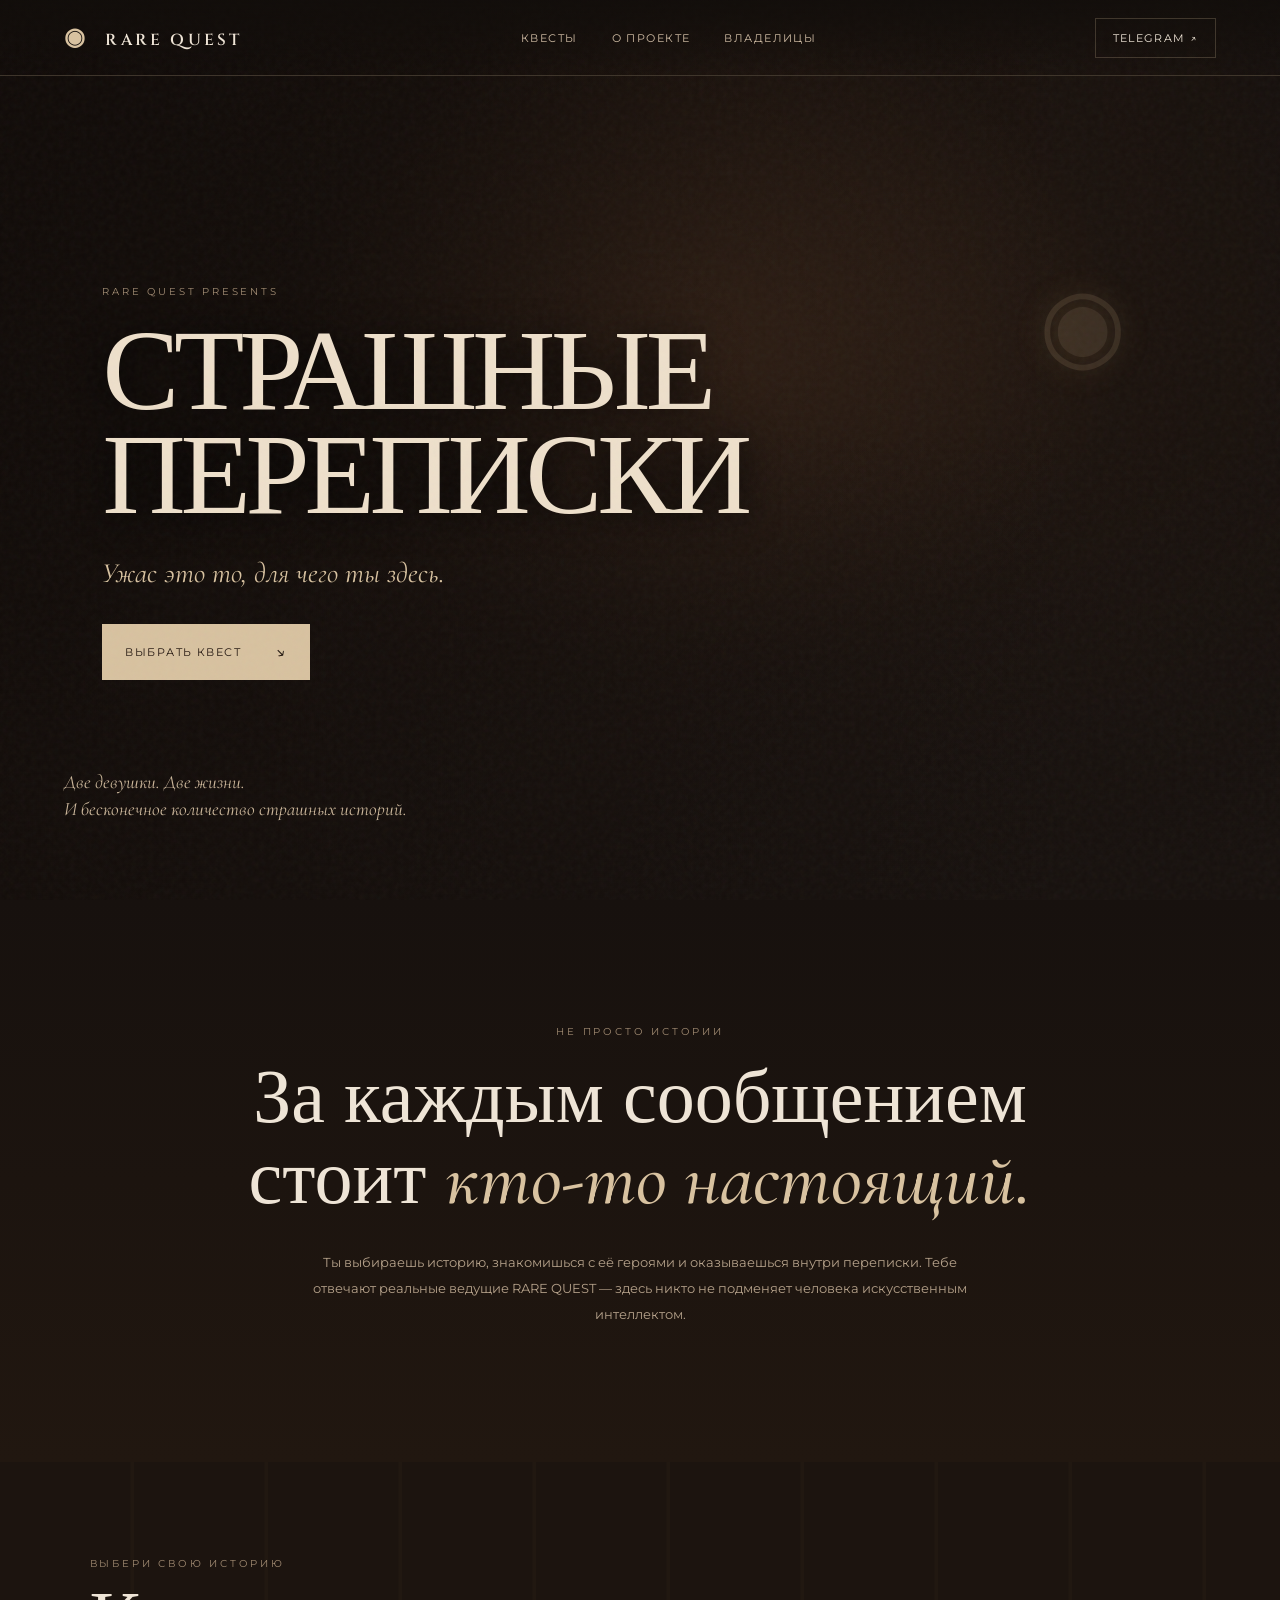
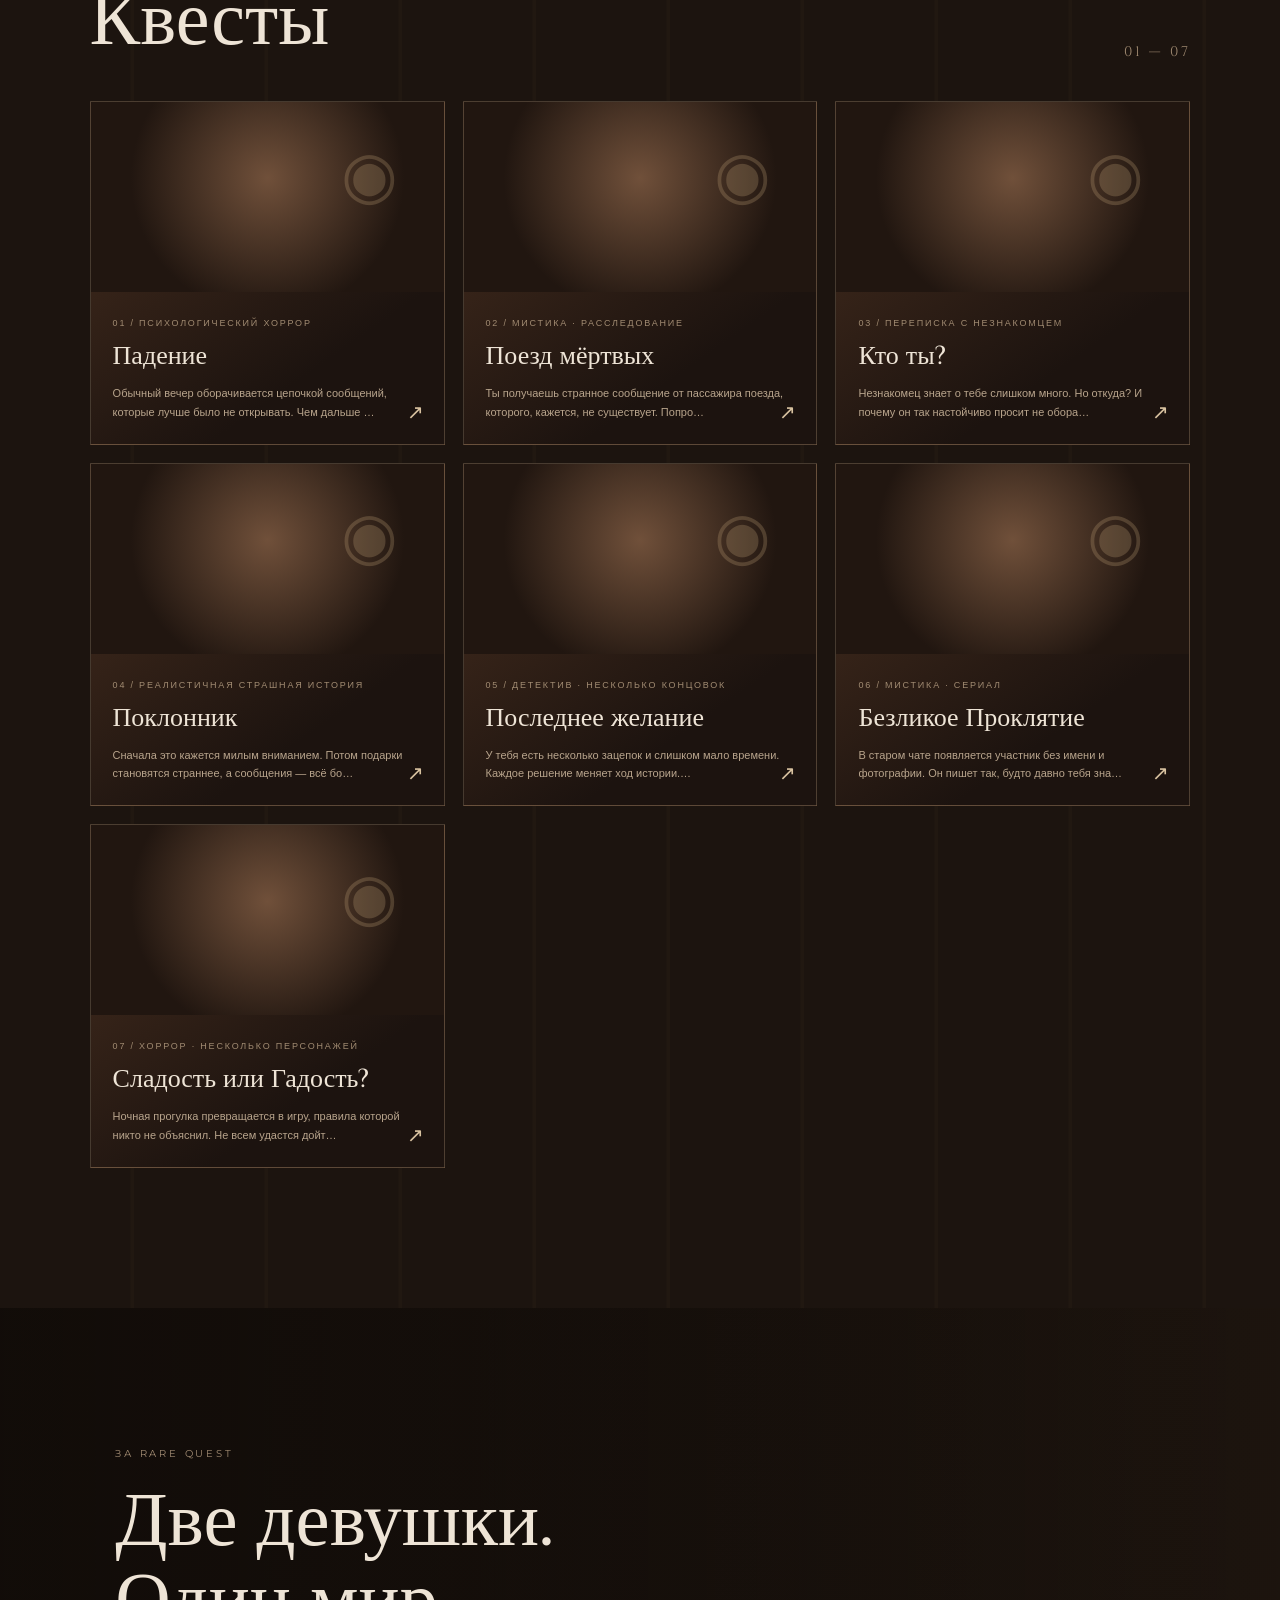
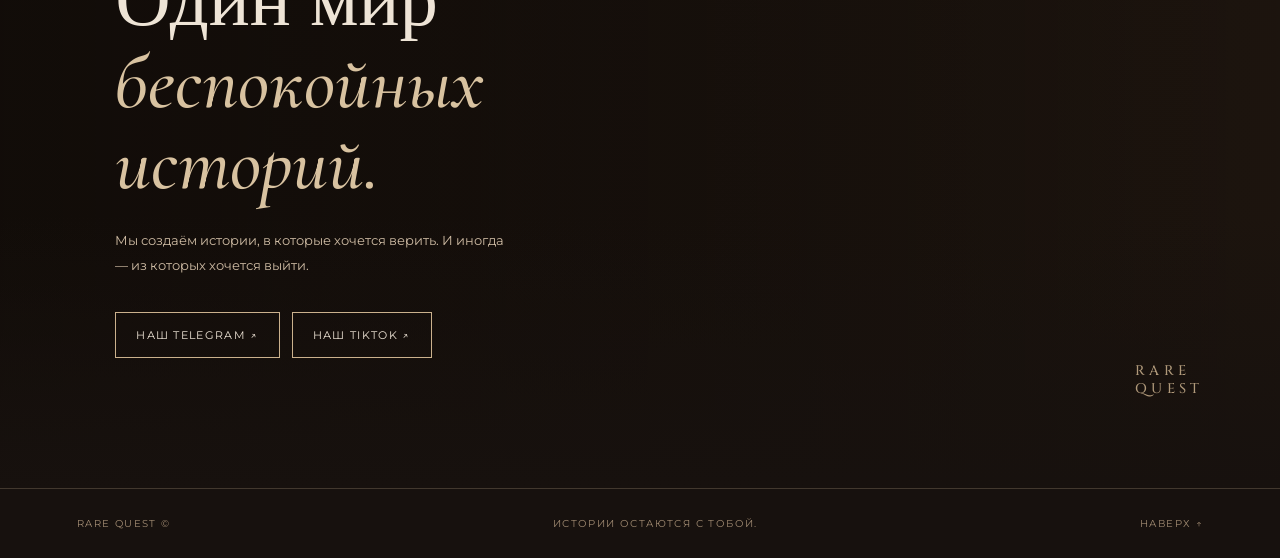
==== index.html @ 039645fb "Add files via upload" ====
<!doctype html>
<html lang="ru">
<head>
  <meta charset="utf-8">
  <meta name="viewport" content="width=device-width,initial-scale=1">
  <meta name="theme-color" content="#17110e">
  <title>RARE QUEST — Страшные переписки</title>
  <link rel="stylesheet" href="style.css">
</head>
<body>
  <div class="grain"></div>
  <header class="topbar">
    <a class="brand" href="#top"><span class="eye">◉</span> RARE QUEST</a>
    <nav><a href="#quests">Квесты</a><a href="#about">О проекте</a><a href="#owners">Владелицы</a></nav>
    <a class="tg-small" href="https://t.me/rare_quest" target="_blank" rel="noreferrer">Telegram ↗</a>
  </header>

  <main id="top">
    <section class="hero">
      <div class="hero-image" role="img" aria-label="Обложка «Страшные переписки»"></div>
      <div class="hero-fade"></div>
      <div class="hero-title">
        <p class="eyebrow">RARE QUEST PRESENTS</p>
        <h1 class="reveal">СТРАШНЫЕ<br>ПЕРЕПИСКИ</h1>
        <p class="hero-sub">Ужас это то, для чего ты здесь.</p>
        <a class="button" href="#quests">Выбрать квест <span>↘</span></a>
      </div>
      <p class="hero-whisper">Две девушки. Две жизни.<br>И бесконечное количество страшных историй.</p>
      <div class="eye-mark" aria-hidden="true">◉</div>
    </section>

    <section class="intro" id="about">
      <p class="eyebrow">НЕ ПРОСТО ИСТОРИИ</p>
      <h2>За каждым сообщением<br>стоит <em>кто-то настоящий.</em></h2>
      <p>Ты выбираешь историю, знакомишься с её героями и оказываешься внутри переписки. Тебе отвечают реальные ведущие RARE QUEST — здесь никто не подменяет человека искусственным интеллектом.</p>
    </section>

    <section class="quests-section" id="quests">
      <div class="section-heading">
        <div><p class="eyebrow">ВЫБЕРИ СВОЮ ИСТОРИЮ</p><h2>Квесты</h2></div>
        <span class="counter">01 — 07</span>
      </div>
      <div class="quest-grid" id="questGrid"></div>
    </section>

    <section class="owners" id="owners">
      <div class="owners-photo" role="img" aria-label="Фотография двух владелиц RARE QUEST"></div>
      <div class="owners-shade"></div>
      <div class="owners-content">
        <p class="eyebrow">ЗА RARE QUEST</p>
        <h2>Две девушки.<br>Один мир<br><em>беспокойных историй.</em></h2>
        <p>Мы создаём истории, в которые хочется верить. И иногда — из которых хочется выйти.</p>
        <div class="socials">
          <a href="https://t.me/rare_quest" target="_blank" rel="noreferrer">Наш Telegram ↗</a>
          <a href="https://www.tiktok.com/@rare_quest0?_r=1&_t=ZT-99wxyDLaFiQ" target="_blank" rel="noreferrer">Наш TikTok ↗</a>
        </div>
      </div>
      <span class="owners-stamp">RARE<br>QUEST</span>
    </section>
  </main>

  <footer><span>RARE QUEST ©</span><span>Истории остаются с тобой.</span><a href="#top">Наверх ↑</a></footer>

  <div class="modal" id="questModal" aria-hidden="true">
    <div class="modal-backdrop" data-close></div>
    <article class="quest-detail">
      <button class="close" aria-label="Закрыть" data-close>×</button>
      <div class="detail-cover" id="detailCover"></div>
      <div class="detail-body">
        <p class="eyebrow" id="detailGenre"></p>
        <h2 id="detailTitle"></h2>
        <p id="detailDescription"></p>
        <div class="detail-meta" id="detailMeta"></div>
        <button class="button start-button" id="startQuest">Начать квест <span>↗</span></button>
        <p class="detail-note">После старта с тобой свяжется живой ведущий. Сейчас это демонстрационный макет: подключение чата и регистрации будет следующим этапом.</p>
      </div>
    </article>
  </div>
  <script src="app.js"></script>
</body>
</html>
---- style.css ----
@import url('https://fonts.googleapis.com/css2?family=Cinzel:wght@400;500;600;700&family=Cormorant+Garamond:wght@400;500;600;700&family=Montserrat:wght@300;400;500;600&display=swap');
:root{--bg:#17110e;--panel:#211813;--cream:#d8c2a0;--muted:#a18b72;--line:rgba(216,194,160,.22);--white:#eee4d6}
*{box-sizing:border-box}html{scroll-behavior:smooth}body{margin:0;background:var(--bg);color:var(--white);font-family:Montserrat,Arial,sans-serif;overflow-x:hidden}
body:before{content:"";position:fixed;inset:0;pointer-events:none;z-index:5;opacity:.12;background-image:url("data:image/svg+xml,%3Csvg viewBox='0 0 180 180' xmlns='http://www.w3.org/2000/svg'%3E%3Cfilter id='n'%3E%3CfeTurbulence type='fractalNoise' baseFrequency='.9' numOctaves='3' stitchTiles='stitch'/%3E%3C/filter%3E%3Crect width='100%25' height='100%25' filter='url(%23n)' opacity='.32'/%3E%3C/svg%3E")}
a{color:inherit;text-decoration:none}.topbar{height:76px;display:flex;align-items:center;justify-content:space-between;padding:0 5vw;border-bottom:1px solid var(--line);position:absolute;z-index:8;top:0;left:0;right:0;background:linear-gradient(#120e0bd9,transparent)}
.brand{font:600 16px Cinzel,serif;letter-spacing:.2em}.eye{font-size:24px;margin-right:10px;color:var(--cream)}nav{display:flex;gap:34px;font-size:11px;letter-spacing:.13em;text-transform:uppercase;color:#d0bda5}nav a:hover,.socials a:hover{color:white}.tg-small{font-size:11px;letter-spacing:.12em;text-transform:uppercase;border:1px solid var(--line);padding:12px 17px}
.hero{min-height:790px;height:100vh;max-height:1000px;position:relative;display:flex;align-items:center;padding:120px 8vw 100px;isolation:isolate;overflow:hidden;background:radial-gradient(ellipse at 55% 38%,#493020 0,#211711 42%,#17110e 78%)}
.hero-image{position:absolute;inset:0 0 4%;z-index:-2;background-image:linear-gradient(90deg,rgba(13,9,7,.42),rgba(13,9,7,.12)),url('assets/hero-cover.png');background-position:center 42%;background-size:cover;filter:sepia(.5) brightness(.55) contrast(1.1);mask-image:linear-gradient(to bottom,#000 0%,#000 52%,transparent 100%);-webkit-mask-image:linear-gradient(to bottom,#000 0%,#000 52%,transparent 100%)}
.hero-fade{position:absolute;inset:0;z-index:-1;background:linear-gradient(90deg,rgba(18,12,9,.78),transparent 85%),linear-gradient(to bottom,transparent 48%,var(--bg) 100%)}
.hero-title{max-width:760px;margin-top:35px}.eyebrow{font-size:10px;letter-spacing:.28em;color:var(--muted);text-transform:uppercase}.hero h1{font:500 clamp(58px,9vw,128px)/.9 Cinzel,serif;letter-spacing:-.045em;margin:25px 0;color:#eee0cb;text-shadow:0 4px 35px #000;animation:appear 2.2s both}.hero-sub{font:italic 28px 'Cormorant Garamond',serif;color:var(--cream);margin:26px 0 34px}.button{display:inline-flex;align-items:center;gap:34px;background:var(--cream);color:#21150e;padding:17px 23px;font-size:11px;letter-spacing:.13em;text-transform:uppercase;border:0;cursor:pointer;transition:.3s}.button:hover{background:#f0dfc4;transform:translateY(-3px)}.button span{font-size:18px}.hero-whisper{position:absolute;bottom:58px;left:5vw;font:italic 19px/1.45 'Cormorant Garamond',serif;color:#cbb69a}.eye-mark{position:absolute;right:12%;top:29%;font-size:100px;color:#c5a67c;opacity:.18;text-shadow:0 0 35px #b28b5a}
.intro{padding:115px 12vw 135px;text-align:center;background:linear-gradient(var(--bg),#211710)}.intro h2,.section-heading h2,.owners h2{font:500 clamp(38px,6vw,76px)/1.05 Cinzel,serif;margin:22px 0}.intro h2 em,.owners h2 em{color:var(--cream);font-family:'Cormorant Garamond',serif}.intro>p:last-child{max-width:660px;margin:28px auto 0;color:#b6a28b;line-height:2;font-size:13px}
.quests-section{padding:85px 7vw 140px;background:repeating-linear-gradient(90deg,#1c140f 0,#1c140f 130px,#211811 131px,#211811 134px)}.section-heading{display:flex;justify-content:space-between;align-items:end;margin-bottom:40px}.section-heading h2{margin:12px 0 0}.counter{font:14px Cinzel;color:var(--muted);letter-spacing:.2em}.quest-grid{display:grid;grid-template-columns:repeat(3,1fr);gap:18px}.quest-card{position:relative;min-height:330px;padding:0;border:1px solid var(--line);background:linear-gradient(145deg,#4a3020,#1c130f 72%);overflow:hidden;cursor:pointer;text-align:left;color:var(--white);transition:.35s}.quest-card:hover{transform:translateY(-7px);border-color:#b99a70}.quest-art{height:190px;background:radial-gradient(circle at 50% 40%,#70503a,#211610 65%);position:relative;overflow:hidden}.quest-art:after{content:"◉";position:absolute;right:13%;top:18%;font-size:65px;color:#c9aa7e;opacity:.25}.quest-info{padding:22px}.quest-info small{color:var(--muted);font-size:9px;letter-spacing:.2em;text-transform:uppercase}.quest-info h3{font:500 26px Cinzel,serif;margin:10px 0}.quest-info p{font-size:11px;color:#b8a48c;line-height:1.7;margin:0}.card-arrow{position:absolute;right:20px;bottom:20px;color:var(--cream);font-size:20px}
.owners{min-height:780px;position:relative;display:flex;align-items:center;padding:100px 9vw;overflow:hidden;background:#211710}.owners-photo{position:absolute;inset:0;background-image:linear-gradient(90deg,rgba(18,12,8,.82),rgba(18,12,8,.22)),url('assets/owners.jpg');background-size:cover;background-position:center 35%;filter:sepia(.55) brightness(.62);}.owners-shade{position:absolute;inset:0;background:linear-gradient(to top,var(--bg),transparent 35%),linear-gradient(to right,rgba(20,13,9,.55),transparent)}.owners-content{position:relative;max-width:600px}.owners h2{font-size:clamp(42px,6vw,78px)}.owners-content>p:not(.eyebrow){max-width:390px;color:#d0bda5;line-height:1.9;font-size:13px}.socials{display:flex;gap:12px;flex-wrap:wrap;margin-top:35px}.socials a{border:1px solid #cbb18d;padding:15px 20px;font-size:11px;letter-spacing:.12em;text-transform:uppercase}.owners-stamp{position:absolute;right:6vw;bottom:7vw;font:500 14px/1.3 Cinzel;letter-spacing:.3em;color:#e3c79f;opacity:.75}
footer{padding:28px 6vw;display:flex;justify-content:space-between;color:var(--muted);font-size:10px;letter-spacing:.14em;text-transform:uppercase;border-top:1px solid var(--line)}
.modal{display:none;position:fixed;inset:0;z-index:20;overflow:auto}.modal.open{display:block}.modal-backdrop{position:fixed;inset:0;background:#080605df;backdrop-filter:blur(8px)}.quest-detail{position:relative;margin:5vh auto;width:min(850px,92vw);background:#211710;border:1px solid var(--line);box-shadow:0 20px 100px #000}.close{position:absolute;right:18px;top:15px;z-index:2;background:#170f0b;color:white;border:1px solid var(--line);font-size:27px;width:42px;height:42px;cursor:pointer}.detail-cover{height:330px;background:radial-gradient(circle at center,#76533a,#1b120d);mask-image:linear-gradient(#000 65%,transparent)}.detail-body{padding:0 8% 55px;margin-top:-30px;position:relative}.detail-body h2{font:500 clamp(35px,6vw,60px) Cinzel;margin:12px 0}.detail-body>p:not(.eyebrow){color:#c3ad93;line-height:1.9;font-size:13px;max-width:650px}.detail-meta{display:flex;gap:20px;flex-wrap:wrap;color:var(--muted);font-size:10px;letter-spacing:.1em;text-transform:uppercase;margin:25px 0}.detail-note{font-size:10px!important;color:#8e7963!important}.start-button{margin-top:12px}
@keyframes appear{from{opacity:0;letter-spacing:.18em;filter:blur(12px);transform:translateY(18px)}to{opacity:1;letter-spacing:-.045em;filter:blur(0);transform:none}}
@media(max-width:700px){.topbar{height:64px;padding:0 5vw}.brand{font-size:12px}nav{gap:13px;font-size:8px}.tg-small{display:none}.hero{min-height:700px;padding:110px 7vw 90px}.hero h1{font-size:clamp(48px,13vw,78px)}.hero-sub{font-size:23px}.hero-whisper{font-size:16px;bottom:35px}.intro{padding:85px 8vw}.quests-section{padding:75px 6vw}.quest-grid{grid-template-columns:1fr 1fr;gap:10px}.quest-card{min-height:290px}.quest-art{height:150px}.quest-info{padding:15px}.quest-info h3{font-size:19px}.quest-info p{font-size:10px}.owners{min-height:720px;padding:80px 8vw}.owners-photo{background-position:55% center}.owners-stamp{display:none}footer{gap:12px;flex-wrap:wrap;font-size:8px}.detail-cover{height:240px}}
@media(max-width:390px){nav a:nth-child(2){display:none}.quest-grid{grid-template-columns:1fr}}
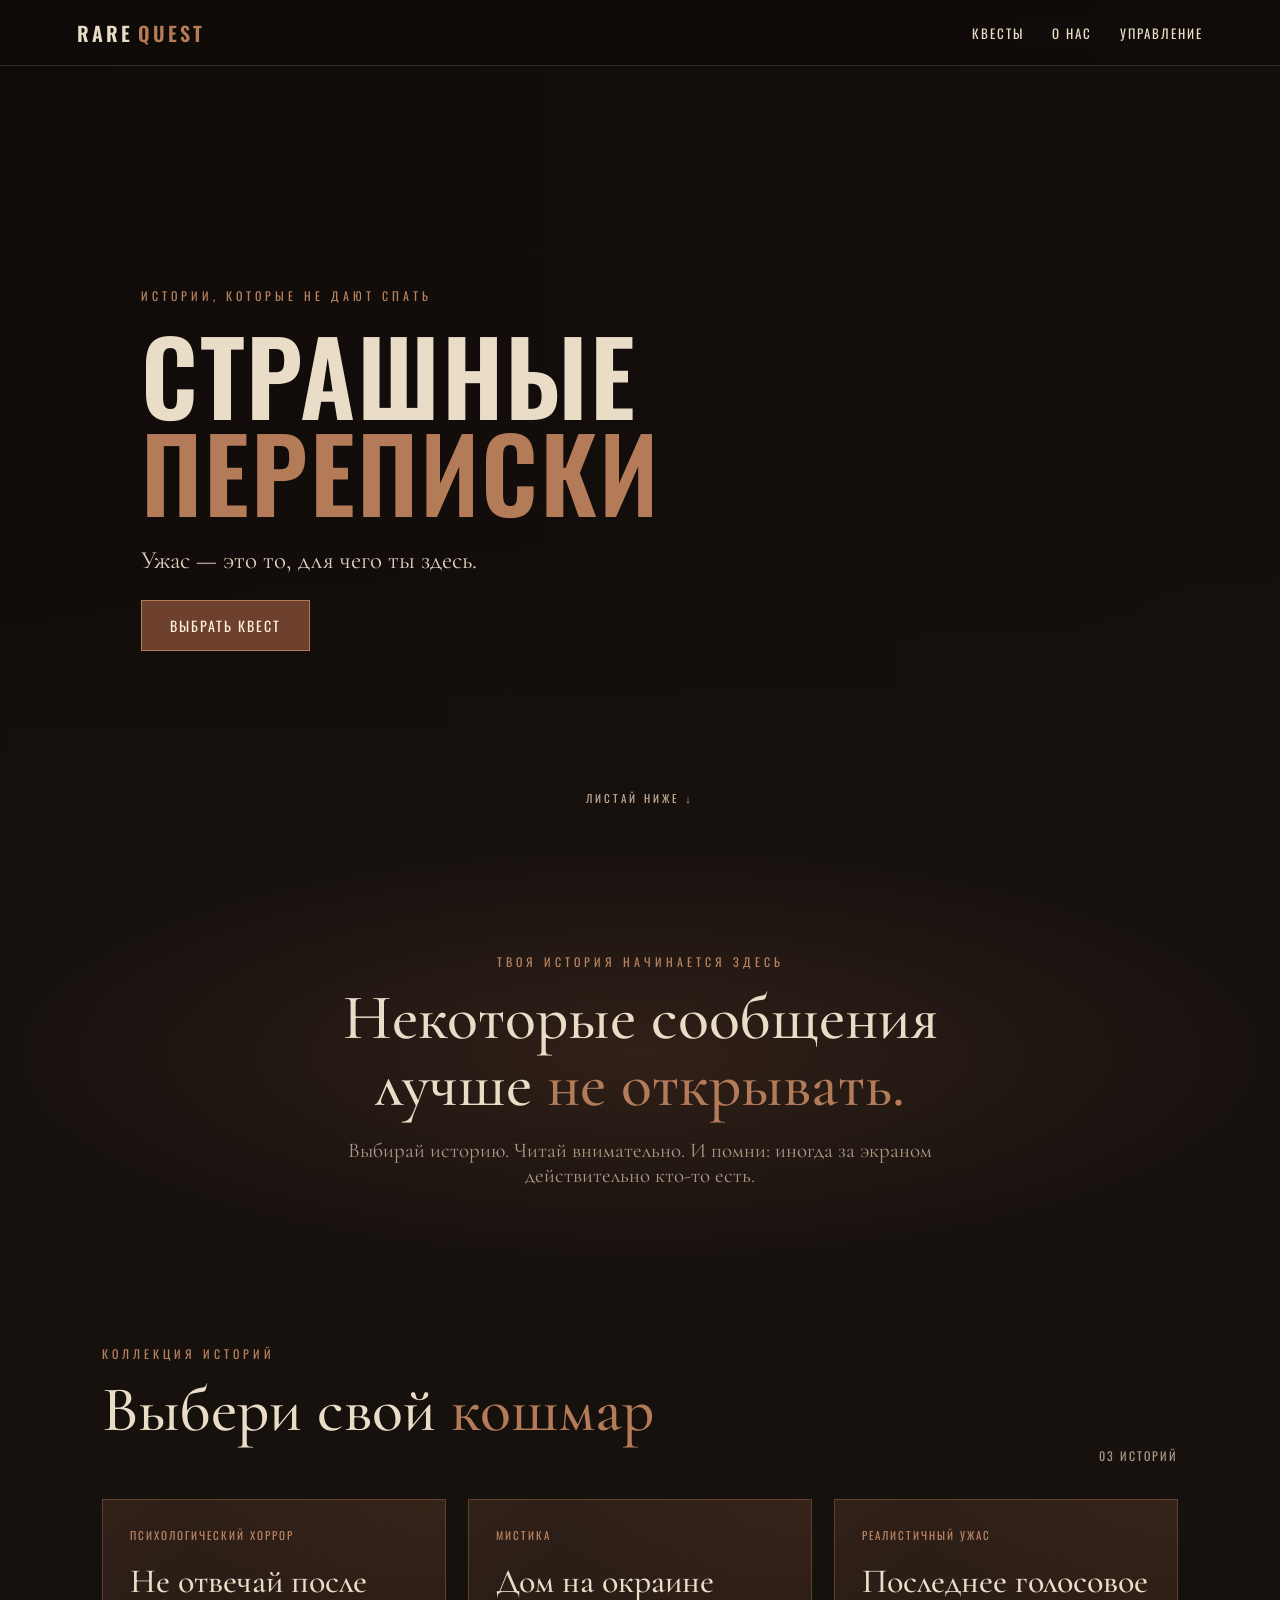
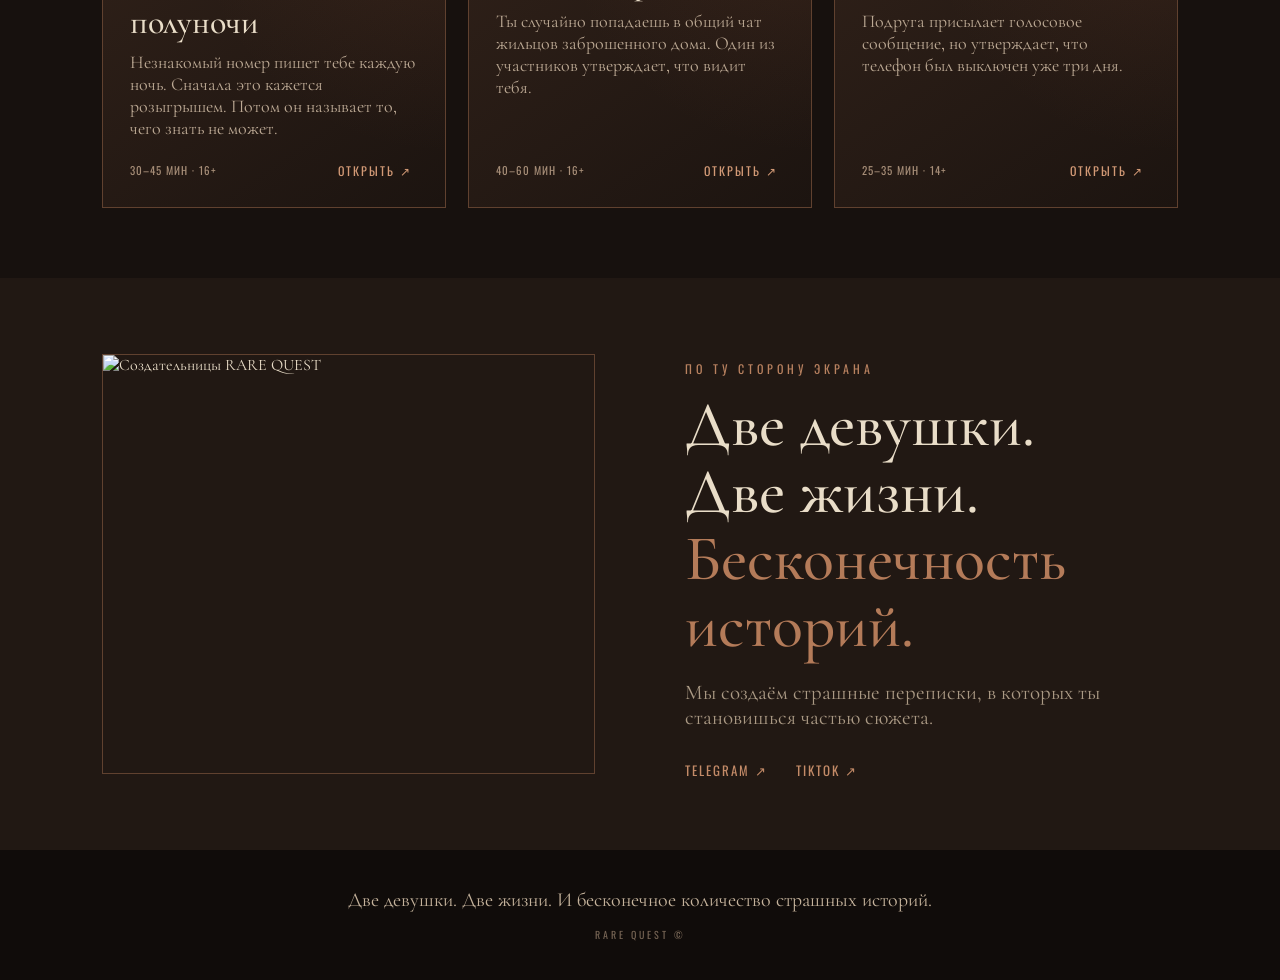
==== commit 52c66597: "Add files via upload" ====
--- a/index.html
+++ b/index.html
@@ -1,81 +1,18 @@
 <!doctype html>
 <html lang="ru">
 <head>
-  <meta charset="utf-8">
-  <meta name="viewport" content="width=device-width,initial-scale=1">
-  <meta name="theme-color" content="#17110e">
-  <title>RARE QUEST — Страшные переписки</title>
-  <link rel="stylesheet" href="style.css">
+<meta charset="utf-8"><meta name="viewport" content="width=device-width,initial-scale=1">
+<meta name="theme-color" content="#17110e"><title>RARE QUEST — Страшные переписки</title>
+<link rel="stylesheet" href="style.css">
 </head>
 <body>
-  <div class="grain"></div>
-  <header class="topbar">
-    <a class="brand" href="#top"><span class="eye">◉</span> RARE QUEST</a>
-    <nav><a href="#quests">Квесты</a><a href="#about">О проекте</a><a href="#owners">Владелицы</a></nav>
-    <a class="tg-small" href="https://t.me/rare_quest" target="_blank" rel="noreferrer">Telegram ↗</a>
-  </header>
-
-  <main id="top">
-    <section class="hero">
-      <div class="hero-image" role="img" aria-label="Обложка «Страшные переписки»"></div>
-      <div class="hero-fade"></div>
-      <div class="hero-title">
-        <p class="eyebrow">RARE QUEST PRESENTS</p>
-        <h1 class="reveal">СТРАШНЫЕ<br>ПЕРЕПИСКИ</h1>
-        <p class="hero-sub">Ужас это то, для чего ты здесь.</p>
-        <a class="button" href="#quests">Выбрать квест <span>↘</span></a>
-      </div>
-      <p class="hero-whisper">Две девушки. Две жизни.<br>И бесконечное количество страшных историй.</p>
-      <div class="eye-mark" aria-hidden="true">◉</div>
-    </section>
-
-    <section class="intro" id="about">
-      <p class="eyebrow">НЕ ПРОСТО ИСТОРИИ</p>
-      <h2>За каждым сообщением<br>стоит <em>кто-то настоящий.</em></h2>
-      <p>Ты выбираешь историю, знакомишься с её героями и оказываешься внутри переписки. Тебе отвечают реальные ведущие RARE QUEST — здесь никто не подменяет человека искусственным интеллектом.</p>
-    </section>
-
-    <section class="quests-section" id="quests">
-      <div class="section-heading">
-        <div><p class="eyebrow">ВЫБЕРИ СВОЮ ИСТОРИЮ</p><h2>Квесты</h2></div>
-        <span class="counter">01 — 07</span>
-      </div>
-      <div class="quest-grid" id="questGrid"></div>
-    </section>
-
-    <section class="owners" id="owners">
-      <div class="owners-photo" role="img" aria-label="Фотография двух владелиц RARE QUEST"></div>
-      <div class="owners-shade"></div>
-      <div class="owners-content">
-        <p class="eyebrow">ЗА RARE QUEST</p>
-        <h2>Две девушки.<br>Один мир<br><em>беспокойных историй.</em></h2>
-        <p>Мы создаём истории, в которые хочется верить. И иногда — из которых хочется выйти.</p>
-        <div class="socials">
-          <a href="https://t.me/rare_quest" target="_blank" rel="noreferrer">Наш Telegram ↗</a>
-          <a href="https://www.tiktok.com/@rare_quest0?_r=1&_t=ZT-99wxyDLaFiQ" target="_blank" rel="noreferrer">Наш TikTok ↗</a>
-        </div>
-      </div>
-      <span class="owners-stamp">RARE<br>QUEST</span>
-    </section>
-  </main>
-
-  <footer><span>RARE QUEST ©</span><span>Истории остаются с тобой.</span><a href="#top">Наверх ↑</a></footer>
-
-  <div class="modal" id="questModal" aria-hidden="true">
-    <div class="modal-backdrop" data-close></div>
-    <article class="quest-detail">
-      <button class="close" aria-label="Закрыть" data-close>×</button>
-      <div class="detail-cover" id="detailCover"></div>
-      <div class="detail-body">
-        <p class="eyebrow" id="detailGenre"></p>
-        <h2 id="detailTitle"></h2>
-        <p id="detailDescription"></p>
-        <div class="detail-meta" id="detailMeta"></div>
-        <button class="button start-button" id="startQuest">Начать квест <span>↗</span></button>
-        <p class="detail-note">После старта с тобой свяжется живой ведущий. Сейчас это демонстрационный макет: подключение чата и регистрации будет следующим этапом.</p>
-      </div>
-    </article>
-  </div>
-  <script src="app.js"></script>
-</body>
-</html>+<header class="topbar"><a class="brand" href="#top">RARE<span>QUEST</span></a><nav><a href="#quests">Квесты</a><a href="#about">О нас</a><a href="admin.html">Управление</a></nav></header>
+<main>
+<section class="hero" id="top"><div class="hero-shade"></div><div class="hero-copy"><p class="eyebrow">ИСТОРИИ, КОТОРЫЕ НЕ ДАЮТ СПАТЬ</p><h1>СТРАШНЫЕ<br><em>ПЕРЕПИСКИ</em></h1><p>Ужас — это то, для чего ты здесь.</p><a class="button" href="#quests">Выбрать квест</a></div><div class="scrollhint">ЛИСТАЙ НИЖЕ ↓</div></section>
+<section class="intro"><p class="eyebrow">ТВОЯ ИСТОРИЯ НАЧИНАЕТСЯ ЗДЕСЬ</p><h2>Некоторые сообщения<br>лучше <em>не открывать.</em></h2><p>Выбирай историю. Читай внимательно. И помни: иногда за экраном действительно кто-то есть.</p></section>
+<section class="quests section" id="quests"><div class="section-head"><div><p class="eyebrow">КОЛЛЕКЦИЯ ИСТОРИЙ</p><h2>Выбери свой <em>кошмар</em></h2></div><span class="counter" id="questCount">03 ИСТОРИИ</span></div><div class="quest-grid" id="questGrid"></div></section>
+<section class="about section" id="about"><div class="about-photo"><img src="assets/owners.png" alt="Создательницы RARE QUEST"></div><div class="about-copy"><p class="eyebrow">ПО ТУ СТОРОНУ ЭКРАНА</p><h2>Две девушки.<br>Две жизни.<br><em>Бесконечность историй.</em></h2><p>Мы создаём страшные переписки, в которых ты становишься частью сюжета.</p><div class="socials"><a href="https://t.me/rare_quest" target="_blank" rel="noreferrer">TELEGRAM ↗</a><a href="https://www.tiktok.com/@rare_quest0?_r=1&_t=ZT-99wxyDLaFiQ" target="_blank" rel="noreferrer">TIKTOK ↗</a></div></div></section>
+</main><footer>Две девушки. Две жизни. И бесконечное количество страшных историй.<small>RARE QUEST ©</small></footer>
+<div class="modal" id="questModal" aria-hidden="true"><div class="modal-panel"><button class="close" id="closeModal">✕</button><p class="eyebrow" id="modalGenre"></p><h2 id="modalTitle"></h2><p id="modalDesc"></p><div class="meta" id="modalMeta"></div><button class="button" id="startQuest">Начать квест</button><p class="fineprint">Демо-режим: интерактивная переписка и регистрация пока не подключены.</p></div></div>
+<script src="app.js"></script>
+</body></html>
--- a/style.css
+++ b/style.css
@@ -1,18 +1,4 @@
-@import url('https://fonts.googleapis.com/css2?family=Cinzel:wght@400;500;600;700&family=Cormorant+Garamond:wght@400;500;600;700&family=Montserrat:wght@300;400;500;600&display=swap');
-:root{--bg:#17110e;--panel:#211813;--cream:#d8c2a0;--muted:#a18b72;--line:rgba(216,194,160,.22);--white:#eee4d6}
-*{box-sizing:border-box}html{scroll-behavior:smooth}body{margin:0;background:var(--bg);color:var(--white);font-family:Montserrat,Arial,sans-serif;overflow-x:hidden}
-body:before{content:"";position:fixed;inset:0;pointer-events:none;z-index:5;opacity:.12;background-image:url("data:image/svg+xml,%3Csvg viewBox='0 0 180 180' xmlns='http://www.w3.org/2000/svg'%3E%3Cfilter id='n'%3E%3CfeTurbulence type='fractalNoise' baseFrequency='.9' numOctaves='3' stitchTiles='stitch'/%3E%3C/filter%3E%3Crect width='100%25' height='100%25' filter='url(%23n)' opacity='.32'/%3E%3C/svg%3E")}
-a{color:inherit;text-decoration:none}.topbar{height:76px;display:flex;align-items:center;justify-content:space-between;padding:0 5vw;border-bottom:1px solid var(--line);position:absolute;z-index:8;top:0;left:0;right:0;background:linear-gradient(#120e0bd9,transparent)}
-.brand{font:600 16px Cinzel,serif;letter-spacing:.2em}.eye{font-size:24px;margin-right:10px;color:var(--cream)}nav{display:flex;gap:34px;font-size:11px;letter-spacing:.13em;text-transform:uppercase;color:#d0bda5}nav a:hover,.socials a:hover{color:white}.tg-small{font-size:11px;letter-spacing:.12em;text-transform:uppercase;border:1px solid var(--line);padding:12px 17px}
-.hero{min-height:790px;height:100vh;max-height:1000px;position:relative;display:flex;align-items:center;padding:120px 8vw 100px;isolation:isolate;overflow:hidden;background:radial-gradient(ellipse at 55% 38%,#493020 0,#211711 42%,#17110e 78%)}
-.hero-image{position:absolute;inset:0 0 4%;z-index:-2;background-image:linear-gradient(90deg,rgba(13,9,7,.42),rgba(13,9,7,.12)),url('assets/hero-cover.png');background-position:center 42%;background-size:cover;filter:sepia(.5) brightness(.55) contrast(1.1);mask-image:linear-gradient(to bottom,#000 0%,#000 52%,transparent 100%);-webkit-mask-image:linear-gradient(to bottom,#000 0%,#000 52%,transparent 100%)}
-.hero-fade{position:absolute;inset:0;z-index:-1;background:linear-gradient(90deg,rgba(18,12,9,.78),transparent 85%),linear-gradient(to bottom,transparent 48%,var(--bg) 100%)}
-.hero-title{max-width:760px;margin-top:35px}.eyebrow{font-size:10px;letter-spacing:.28em;color:var(--muted);text-transform:uppercase}.hero h1{font:500 clamp(58px,9vw,128px)/.9 Cinzel,serif;letter-spacing:-.045em;margin:25px 0;color:#eee0cb;text-shadow:0 4px 35px #000;animation:appear 2.2s both}.hero-sub{font:italic 28px 'Cormorant Garamond',serif;color:var(--cream);margin:26px 0 34px}.button{display:inline-flex;align-items:center;gap:34px;background:var(--cream);color:#21150e;padding:17px 23px;font-size:11px;letter-spacing:.13em;text-transform:uppercase;border:0;cursor:pointer;transition:.3s}.button:hover{background:#f0dfc4;transform:translateY(-3px)}.button span{font-size:18px}.hero-whisper{position:absolute;bottom:58px;left:5vw;font:italic 19px/1.45 'Cormorant Garamond',serif;color:#cbb69a}.eye-mark{position:absolute;right:12%;top:29%;font-size:100px;color:#c5a67c;opacity:.18;text-shadow:0 0 35px #b28b5a}
-.intro{padding:115px 12vw 135px;text-align:center;background:linear-gradient(var(--bg),#211710)}.intro h2,.section-heading h2,.owners h2{font:500 clamp(38px,6vw,76px)/1.05 Cinzel,serif;margin:22px 0}.intro h2 em,.owners h2 em{color:var(--cream);font-family:'Cormorant Garamond',serif}.intro>p:last-child{max-width:660px;margin:28px auto 0;color:#b6a28b;line-height:2;font-size:13px}
-.quests-section{padding:85px 7vw 140px;background:repeating-linear-gradient(90deg,#1c140f 0,#1c140f 130px,#211811 131px,#211811 134px)}.section-heading{display:flex;justify-content:space-between;align-items:end;margin-bottom:40px}.section-heading h2{margin:12px 0 0}.counter{font:14px Cinzel;color:var(--muted);letter-spacing:.2em}.quest-grid{display:grid;grid-template-columns:repeat(3,1fr);gap:18px}.quest-card{position:relative;min-height:330px;padding:0;border:1px solid var(--line);background:linear-gradient(145deg,#4a3020,#1c130f 72%);overflow:hidden;cursor:pointer;text-align:left;color:var(--white);transition:.35s}.quest-card:hover{transform:translateY(-7px);border-color:#b99a70}.quest-art{height:190px;background:radial-gradient(circle at 50% 40%,#70503a,#211610 65%);position:relative;overflow:hidden}.quest-art:after{content:"◉";position:absolute;right:13%;top:18%;font-size:65px;color:#c9aa7e;opacity:.25}.quest-info{padding:22px}.quest-info small{color:var(--muted);font-size:9px;letter-spacing:.2em;text-transform:uppercase}.quest-info h3{font:500 26px Cinzel,serif;margin:10px 0}.quest-info p{font-size:11px;color:#b8a48c;line-height:1.7;margin:0}.card-arrow{position:absolute;right:20px;bottom:20px;color:var(--cream);font-size:20px}
-.owners{min-height:780px;position:relative;display:flex;align-items:center;padding:100px 9vw;overflow:hidden;background:#211710}.owners-photo{position:absolute;inset:0;background-image:linear-gradient(90deg,rgba(18,12,8,.82),rgba(18,12,8,.22)),url('assets/owners.jpg');background-size:cover;background-position:center 35%;filter:sepia(.55) brightness(.62);}.owners-shade{position:absolute;inset:0;background:linear-gradient(to top,var(--bg),transparent 35%),linear-gradient(to right,rgba(20,13,9,.55),transparent)}.owners-content{position:relative;max-width:600px}.owners h2{font-size:clamp(42px,6vw,78px)}.owners-content>p:not(.eyebrow){max-width:390px;color:#d0bda5;line-height:1.9;font-size:13px}.socials{display:flex;gap:12px;flex-wrap:wrap;margin-top:35px}.socials a{border:1px solid #cbb18d;padding:15px 20px;font-size:11px;letter-spacing:.12em;text-transform:uppercase}.owners-stamp{position:absolute;right:6vw;bottom:7vw;font:500 14px/1.3 Cinzel;letter-spacing:.3em;color:#e3c79f;opacity:.75}
-footer{padding:28px 6vw;display:flex;justify-content:space-between;color:var(--muted);font-size:10px;letter-spacing:.14em;text-transform:uppercase;border-top:1px solid var(--line)}
-.modal{display:none;position:fixed;inset:0;z-index:20;overflow:auto}.modal.open{display:block}.modal-backdrop{position:fixed;inset:0;background:#080605df;backdrop-filter:blur(8px)}.quest-detail{position:relative;margin:5vh auto;width:min(850px,92vw);background:#211710;border:1px solid var(--line);box-shadow:0 20px 100px #000}.close{position:absolute;right:18px;top:15px;z-index:2;background:#170f0b;color:white;border:1px solid var(--line);font-size:27px;width:42px;height:42px;cursor:pointer}.detail-cover{height:330px;background:radial-gradient(circle at center,#76533a,#1b120d);mask-image:linear-gradient(#000 65%,transparent)}.detail-body{padding:0 8% 55px;margin-top:-30px;position:relative}.detail-body h2{font:500 clamp(35px,6vw,60px) Cinzel;margin:12px 0}.detail-body>p:not(.eyebrow){color:#c3ad93;line-height:1.9;font-size:13px;max-width:650px}.detail-meta{display:flex;gap:20px;flex-wrap:wrap;color:var(--muted);font-size:10px;letter-spacing:.1em;text-transform:uppercase;margin:25px 0}.detail-note{font-size:10px!important;color:#8e7963!important}.start-button{margin-top:12px}
-@keyframes appear{from{opacity:0;letter-spacing:.18em;filter:blur(12px);transform:translateY(18px)}to{opacity:1;letter-spacing:-.045em;filter:blur(0);transform:none}}
-@media(max-width:700px){.topbar{height:64px;padding:0 5vw}.brand{font-size:12px}nav{gap:13px;font-size:8px}.tg-small{display:none}.hero{min-height:700px;padding:110px 7vw 90px}.hero h1{font-size:clamp(48px,13vw,78px)}.hero-sub{font-size:23px}.hero-whisper{font-size:16px;bottom:35px}.intro{padding:85px 8vw}.quests-section{padding:75px 6vw}.quest-grid{grid-template-columns:1fr 1fr;gap:10px}.quest-card{min-height:290px}.quest-art{height:150px}.quest-info{padding:15px}.quest-info h3{font-size:19px}.quest-info p{font-size:10px}.owners{min-height:720px;padding:80px 8vw}.owners-photo{background-position:55% center}.owners-stamp{display:none}footer{gap:12px;flex-wrap:wrap;font-size:8px}.detail-cover{height:240px}}
-@media(max-width:390px){nav a:nth-child(2){display:none}.quest-grid{grid-template-columns:1fr}}
+@import url('https://fonts.googleapis.com/css2?family=Cormorant+Garamond:wght@400;500;600;700&family=Oswald:wght@400;500;600&display=swap');
+:root{--bg:#17110e;--panel:#211813;--ink:#e9ddc8;--muted:#aa9984;--rust:#9a583b;--line:#60412f}
+*{box-sizing:border-box}html{scroll-behavior:smooth}body{margin:0;background:var(--bg);color:var(--ink);font-family:'Cormorant Garamond',serif}a{color:inherit;text-decoration:none}.topbar{height:66px;position:absolute;z-index:4;top:0;width:100%;display:flex;align-items:center;justify-content:space-between;padding:0 6vw;border-bottom:1px solid #ffffff20;background:#100b09a8;backdrop-filter:blur(8px)}.brand{font:600 20px Oswald;letter-spacing:3px}.brand span{color:#b77b58;margin-left:5px}.topbar nav{display:flex;gap:28px;font:13px Oswald;letter-spacing:2px;text-transform:uppercase}.topbar nav a:hover,.socials a:hover{color:#c48b68}.hero{min-height:690px;height:94vh;max-height:900px;position:relative;display:flex;align-items:center;background:linear-gradient(90deg,#100b09e8,#100b0955),url('assets/hero-cover.png') center 40%/cover no-repeat}.hero:after{content:"";position:absolute;inset:auto 0 0;height:36%;background:linear-gradient(transparent,var(--bg))}.hero-copy{position:relative;z-index:1;margin:80px 0 0 11vw;max-width:650px;animation:appear 1.4s ease both}.eyebrow{font:12px Oswald;letter-spacing:4px;color:#b98260;text-transform:uppercase}.hero h1{font:600 clamp(48px,8vw,104px)/.95 Oswald;letter-spacing:2px;margin:22px 0}.hero h1 em,h2 em{font-style:normal;color:#b47b59}.hero-copy>p:not(.eyebrow){font-size:25px;color:#e0d0bc}.button{display:inline-block;border:1px solid #b47b59;padding:14px 28px;background:#6d3f2d;color:#fff0dc;font:14px Oswald;letter-spacing:2px;text-transform:uppercase;cursor:pointer;transition:.25s}.button:hover{background:#9a583b;transform:translateY(-2px)}.scrollhint{position:absolute;z-index:2;bottom:40px;left:50%;transform:translateX(-50%);font:11px Oswald;letter-spacing:3px;color:#c6ad96}.intro{text-align:center;padding:95px 20px 75px;background:radial-gradient(ellipse at center,#302018 0%,var(--bg) 70%)}h2{font:500 clamp(38px,5vw,64px)/1.05 'Cormorant Garamond';margin:14px 0 20px}.intro>p:last-child{font-size:21px;color:var(--muted);max-width:600px;margin:0 auto}.section{padding:70px 8vw}.section-head{display:flex;align-items:end;justify-content:space-between;margin-bottom:35px}.counter,.meta{font:12px Oswald;letter-spacing:2px;color:var(--muted)}.quest-grid{display:grid;grid-template-columns:repeat(3,1fr);gap:22px}.quest-card{background:linear-gradient(145deg,#302119,#1c1410);border:1px solid var(--line);padding:27px;min-height:260px;display:flex;flex-direction:column;transition:.25s;position:relative;overflow:hidden}.quest-card:before{content:"";position:absolute;inset:0;background:radial-gradient(circle at 100% 0,#9a583b22,transparent 55%);pointer-events:none}.quest-card:hover{transform:translateY(-5px);border-color:#b47b59}.quest-card>*{position:relative}.tag{font:11px Oswald;letter-spacing:2px;color:#bd8664}.quest-card h3{font:500 34px 'Cormorant Garamond';margin:18px 0 8px}.quest-card p{font-size:18px;color:#bca994;margin:0 0 22px}.card-bottom{margin-top:auto;display:flex;justify-content:space-between;align-items:center;font:11px Oswald;letter-spacing:1px;color:#a78e78}.card-bottom button{background:none;border:0;color:#d39a76;font:12px Oswald;letter-spacing:2px;cursor:pointer}.about{display:grid;grid-template-columns:1fr 1fr;gap:7vw;align-items:center;background:#211813}.about-photo{height:420px;overflow:hidden;border:1px solid var(--line)}.about-photo img{width:100%;height:100%;object-fit:cover}.about-copy>p:not(.eyebrow){font-size:21px;color:var(--muted)}.socials{display:flex;gap:28px;margin-top:30px;font:13px Oswald;letter-spacing:2px;color:#c48b68}footer{text-align:center;padding:38px 20px;color:#c5b39c;font-size:20px;background:#100c0a}footer small{display:block;margin-top:15px;font:10px Oswald;letter-spacing:3px;color:#756454}.modal{display:none;position:fixed;z-index:10;inset:0;background:#080605e8;align-items:center;justify-content:center;padding:20px}.modal.open{display:flex}.modal-panel{max-width:560px;width:100%;background:#241912;border:1px solid var(--line);padding:45px;position:relative}.modal-panel h2{font-size:48px}.modal-panel>p:not(.eyebrow){font-size:21px;color:#c4b29e}.close{position:absolute;right:18px;top:15px;background:none;border:0;color:var(--ink);font-size:22px;cursor:pointer}.fineprint{font-size:14px!important;color:#927e6a!important;margin-top:22px}@keyframes appear{from{opacity:0;transform:translateY(22px)}to{opacity:1;transform:none}}
+@media(max-width:760px){.topbar{padding:0 18px}.topbar nav{gap:12px;font-size:10px;letter-spacing:1px}.hero{min-height:620px;height:88vh;background-position:58% center}.hero-copy{margin:90px 22px 0}.hero h1{font-size:clamp(46px,13vw,76px)}.section{padding:55px 20px}.section-head{align-items:start;gap:15px;flex-direction:column}.quest-grid{grid-template-columns:1fr}.quest-card{min-height:220px}.about{grid-template-columns:1fr;gap:28px}.about-photo{height:300px}.modal-panel{padding:35px 24px}.modal-panel h2{font-size:40px}}
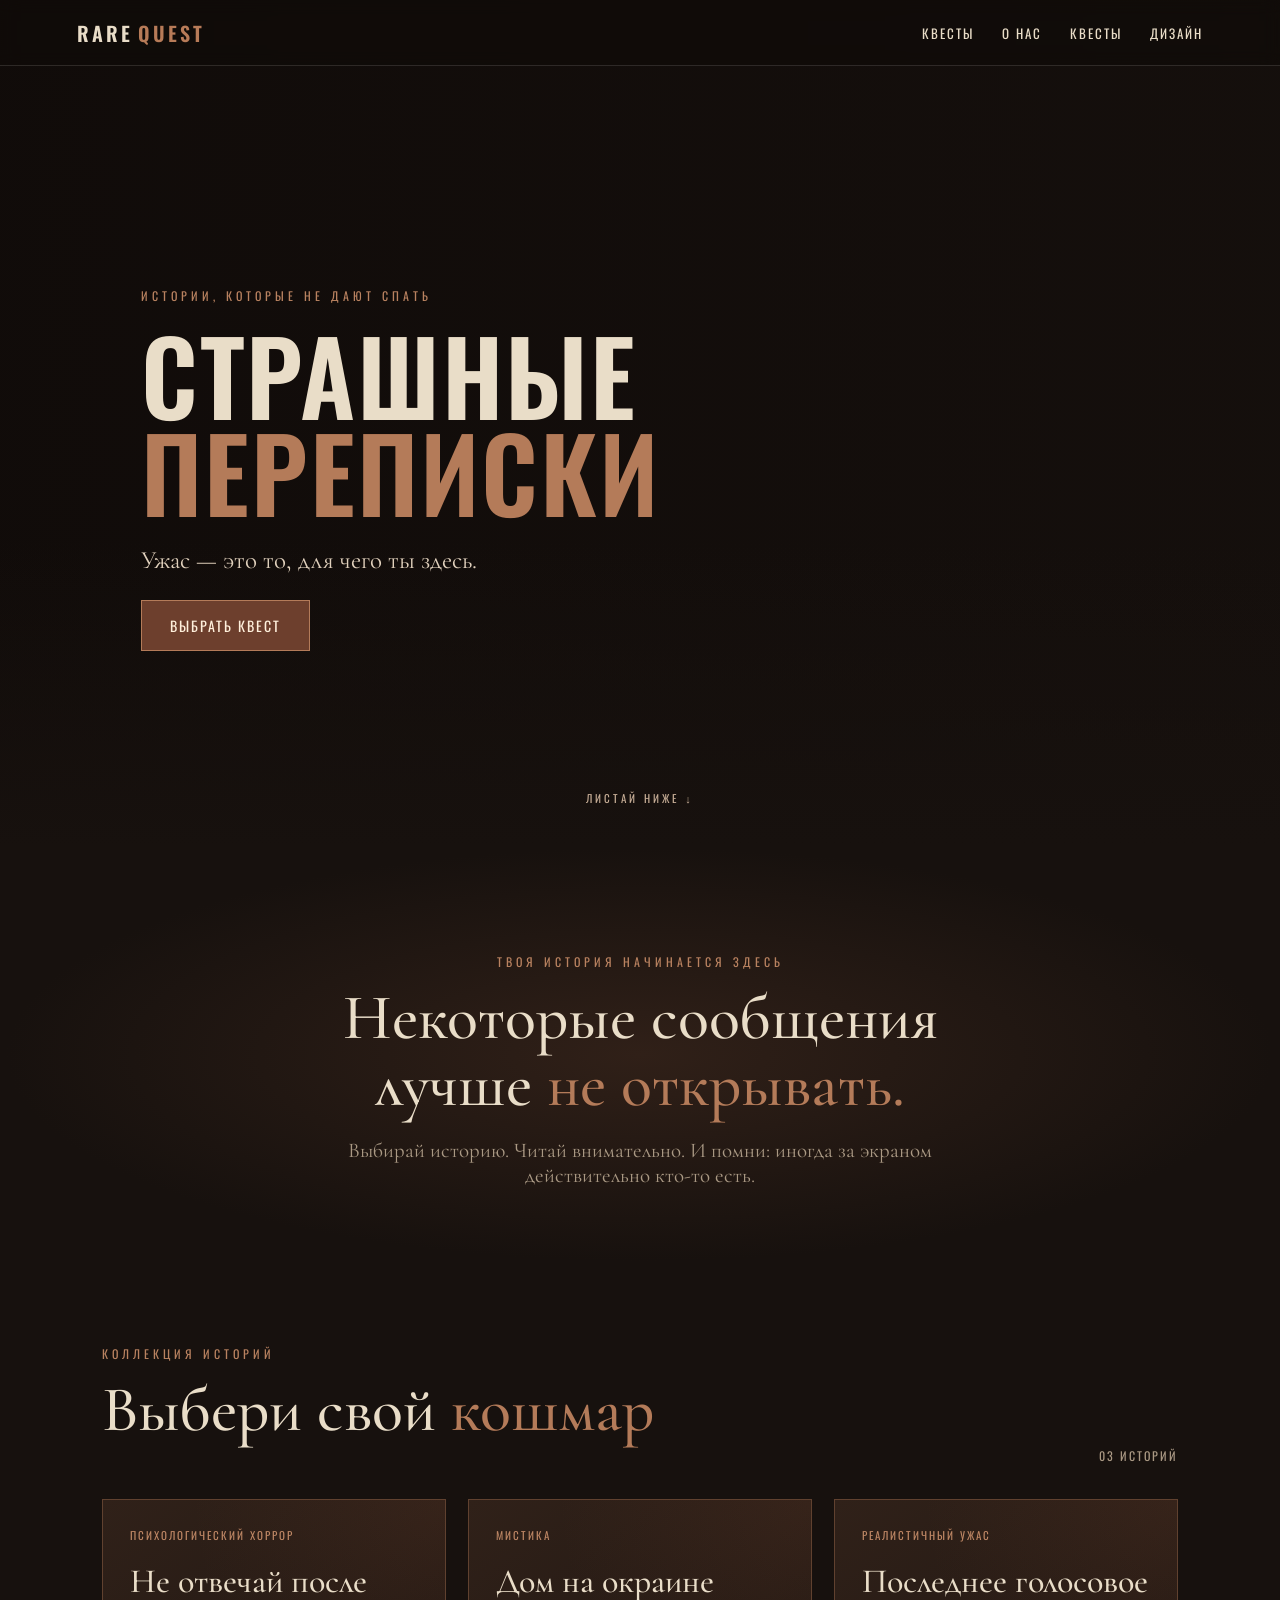
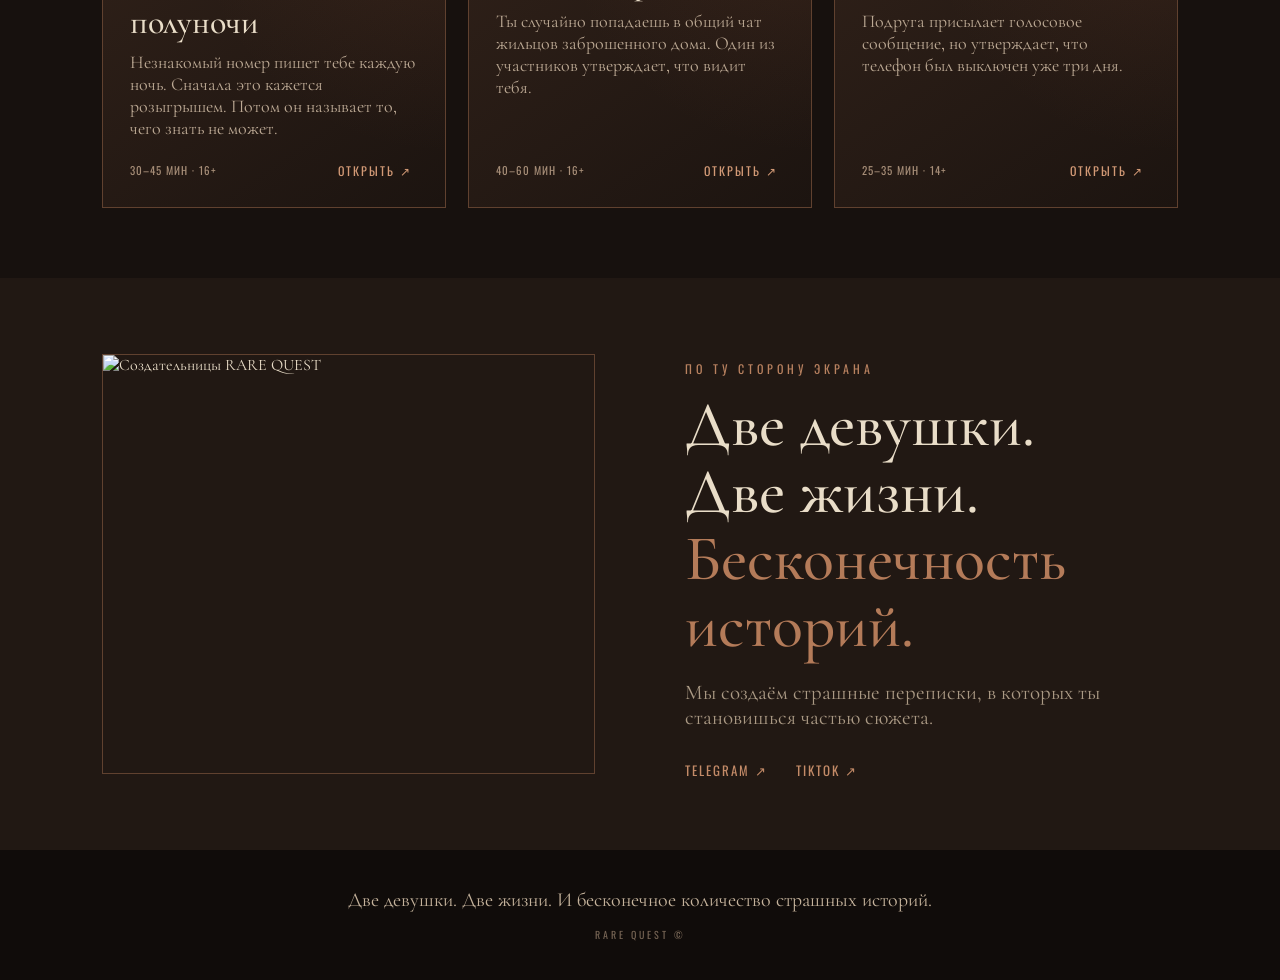
==== commit bc7a0f6c: "Add files via upload" ====
--- a/index.html
+++ b/index.html
@@ -6,13 +6,13 @@
 <link rel="stylesheet" href="style.css">
 </head>
 <body>
-<header class="topbar"><a class="brand" href="#top">RARE<span>QUEST</span></a><nav><a href="#quests">Квесты</a><a href="#about">О нас</a><a href="admin.html">Управление</a></nav></header>
+<header class="topbar"><a class="brand" href="#top">RARE<span>QUEST</span></a><nav><a href="#quests">Квесты</a><a href="#about">О нас</a><a href="admin.html">Квесты</a><a href="editor.html">Дизайн</a></nav></header>
 <main>
-<section class="hero" id="top"><div class="hero-shade"></div><div class="hero-copy"><p class="eyebrow">ИСТОРИИ, КОТОРЫЕ НЕ ДАЮТ СПАТЬ</p><h1>СТРАШНЫЕ<br><em>ПЕРЕПИСКИ</em></h1><p>Ужас — это то, для чего ты здесь.</p><a class="button" href="#quests">Выбрать квест</a></div><div class="scrollhint">ЛИСТАЙ НИЖЕ ↓</div></section>
+<section class="hero" id="top"><div class="hero-shade"></div><div class="hero-copy"><p class="eyebrow">ИСТОРИИ, КОТОРЫЕ НЕ ДАЮТ СПАТЬ</p><h1 id="heroTitle">СТРАШНЫЕ<br><em>ПЕРЕПИСКИ</em></h1><p id="heroSubtitle">Ужас — это то, для чего ты здесь.</p><a class="button" href="#quests">Выбрать квест</a></div><div class="scrollhint">ЛИСТАЙ НИЖЕ ↓</div></section>
 <section class="intro"><p class="eyebrow">ТВОЯ ИСТОРИЯ НАЧИНАЕТСЯ ЗДЕСЬ</p><h2>Некоторые сообщения<br>лучше <em>не открывать.</em></h2><p>Выбирай историю. Читай внимательно. И помни: иногда за экраном действительно кто-то есть.</p></section>
-<section class="quests section" id="quests"><div class="section-head"><div><p class="eyebrow">КОЛЛЕКЦИЯ ИСТОРИЙ</p><h2>Выбери свой <em>кошмар</em></h2></div><span class="counter" id="questCount">03 ИСТОРИИ</span></div><div class="quest-grid" id="questGrid"></div></section>
-<section class="about section" id="about"><div class="about-photo"><img src="assets/owners.png" alt="Создательницы RARE QUEST"></div><div class="about-copy"><p class="eyebrow">ПО ТУ СТОРОНУ ЭКРАНА</p><h2>Две девушки.<br>Две жизни.<br><em>Бесконечность историй.</em></h2><p>Мы создаём страшные переписки, в которых ты становишься частью сюжета.</p><div class="socials"><a href="https://t.me/rare_quest" target="_blank" rel="noreferrer">TELEGRAM ↗</a><a href="https://www.tiktok.com/@rare_quest0?_r=1&_t=ZT-99wxyDLaFiQ" target="_blank" rel="noreferrer">TIKTOK ↗</a></div></div></section>
-</main><footer>Две девушки. Две жизни. И бесконечное количество страшных историй.<small>RARE QUEST ©</small></footer>
+<section class="quests section" id="quests"><div class="section-head"><div><p class="eyebrow">КОЛЛЕКЦИЯ ИСТОРИЙ</p><h2 id="centerTitle">Выбери свой <em>кошмар</em></h2></div><span class="counter" id="questCount">03 ИСТОРИИ</span></div><div class="quest-grid" id="questGrid"></div></section>
+<section class="about section" id="about"><div class="about-photo"><img id="ownersImage" src="assets/owners.png" alt="Создательницы RARE QUEST"></div><div class="about-copy"><p class="eyebrow">ПО ТУ СТОРОНУ ЭКРАНА</p><h2 id="aboutTitle">Две девушки.<br>Две жизни.<br><em>Бесконечность историй.</em></h2><p>Мы создаём страшные переписки, в которых ты становишься частью сюжета.</p><div class="socials"><a href="https://t.me/rare_quest" target="_blank" rel="noreferrer">TELEGRAM ↗</a><a href="https://www.tiktok.com/@rare_quest0?_r=1&_t=ZT-99wxyDLaFiQ" target="_blank" rel="noreferrer">TIKTOK ↗</a></div></div></section>
+</main><footer><span id="footerText">Две девушки. Две жизни. И бесконечное количество страшных историй.</span><small>RARE QUEST ©</small></footer>
 <div class="modal" id="questModal" aria-hidden="true"><div class="modal-panel"><button class="close" id="closeModal">✕</button><p class="eyebrow" id="modalGenre"></p><h2 id="modalTitle"></h2><p id="modalDesc"></p><div class="meta" id="modalMeta"></div><button class="button" id="startQuest">Начать квест</button><p class="fineprint">Демо-режим: интерактивная переписка и регистрация пока не подключены.</p></div></div>
 <script src="app.js"></script>
 </body></html>
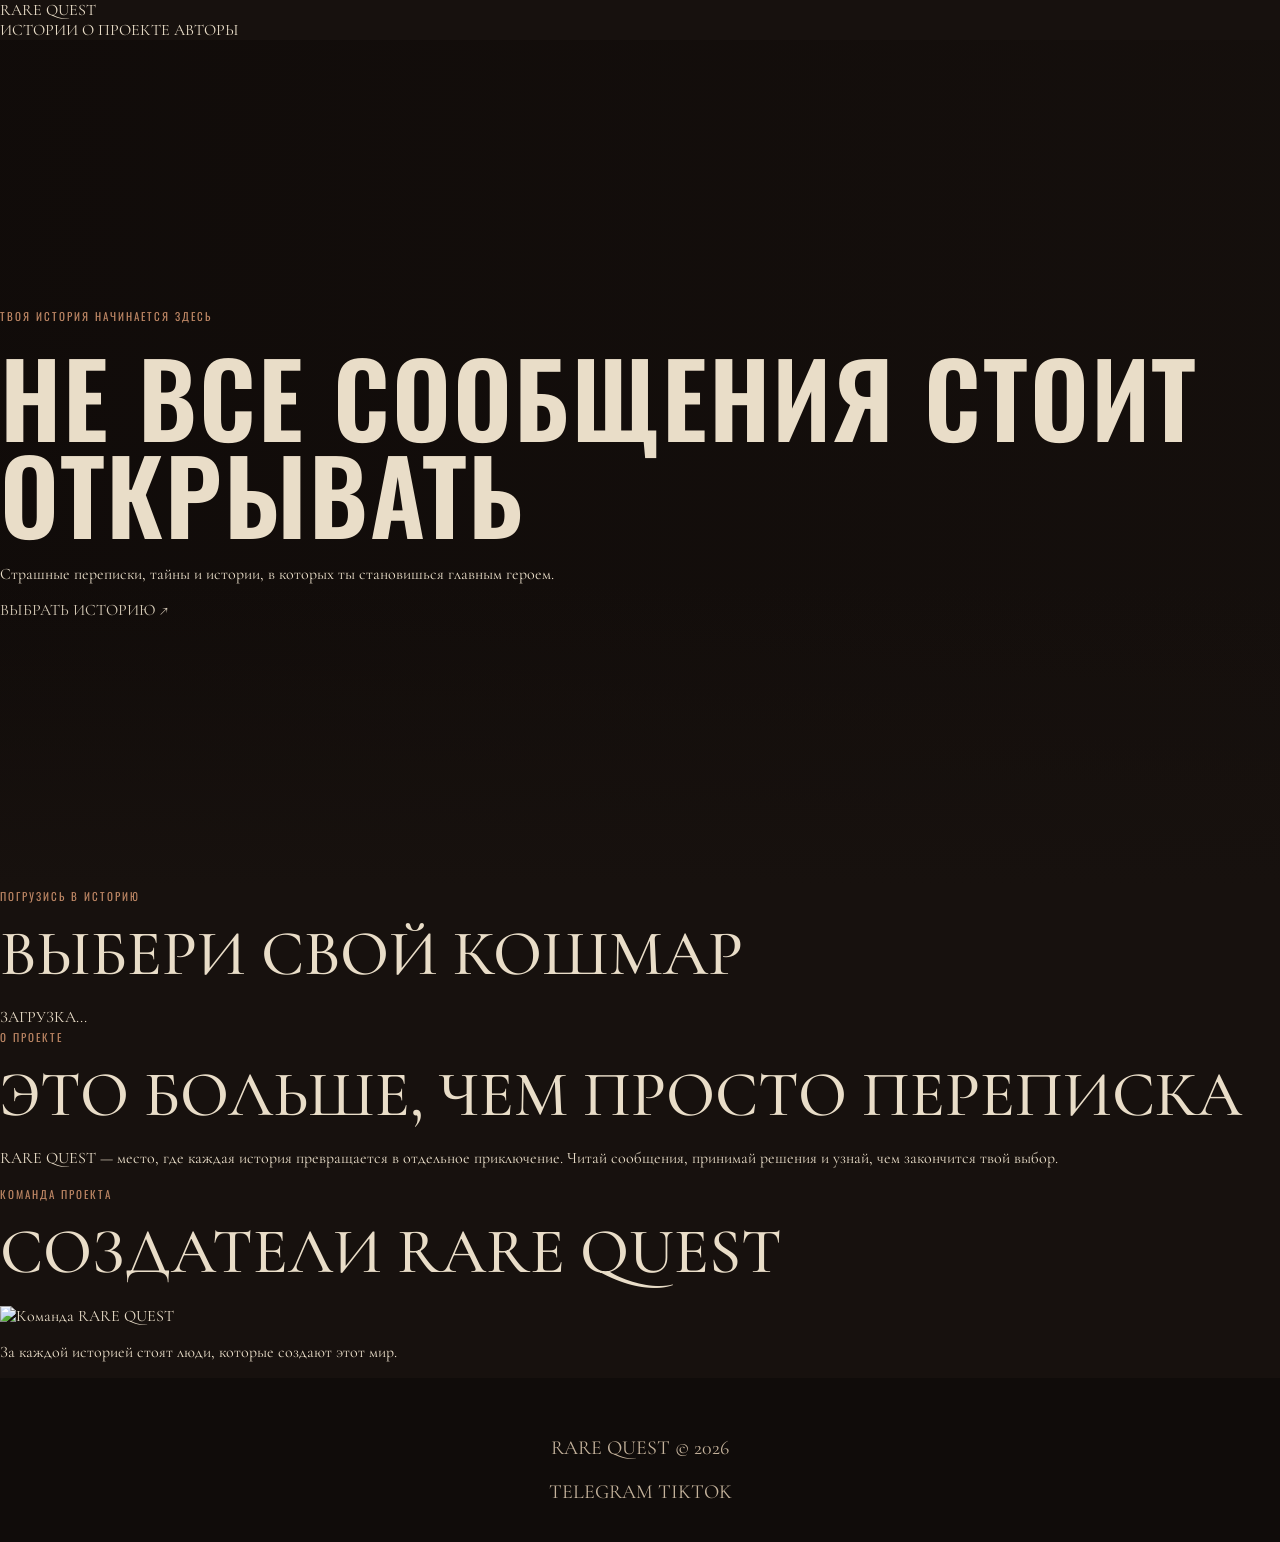
==== commit ae5ae19b: "Update index.html" ====
--- a/index.html
+++ b/index.html
@@ -1,18 +1,105 @@
-<!doctype html>
+<!DOCTYPE html>
 <html lang="ru">
 <head>
-<meta charset="utf-8"><meta name="viewport" content="width=device-width,initial-scale=1">
-<meta name="theme-color" content="#17110e"><title>RARE QUEST — Страшные переписки</title>
-<link rel="stylesheet" href="style.css">
+  <meta charset="UTF-8">
+  <meta name="viewport" content="width=device-width, initial-scale=1.0">
+
+  <title>RARE QUEST — Страшные переписки</title>
+
+  <link rel="stylesheet" href="style.css">
+
+  <script src="https://cdn.jsdelivr.net/npm/@supabase/supabase-js@2"></script>
 </head>
+
 <body>
-<header class="topbar"><a class="brand" href="#top">RARE<span>QUEST</span></a><nav><a href="#quests">Квесты</a><a href="#about">О нас</a><a href="admin.html">Квесты</a><a href="editor.html">Дизайн</a></nav></header>
-<main>
-<section class="hero" id="top"><div class="hero-shade"></div><div class="hero-copy"><p class="eyebrow">ИСТОРИИ, КОТОРЫЕ НЕ ДАЮТ СПАТЬ</p><h1 id="heroTitle">СТРАШНЫЕ<br><em>ПЕРЕПИСКИ</em></h1><p id="heroSubtitle">Ужас — это то, для чего ты здесь.</p><a class="button" href="#quests">Выбрать квест</a></div><div class="scrollhint">ЛИСТАЙ НИЖЕ ↓</div></section>
-<section class="intro"><p class="eyebrow">ТВОЯ ИСТОРИЯ НАЧИНАЕТСЯ ЗДЕСЬ</p><h2>Некоторые сообщения<br>лучше <em>не открывать.</em></h2><p>Выбирай историю. Читай внимательно. И помни: иногда за экраном действительно кто-то есть.</p></section>
-<section class="quests section" id="quests"><div class="section-head"><div><p class="eyebrow">КОЛЛЕКЦИЯ ИСТОРИЙ</p><h2 id="centerTitle">Выбери свой <em>кошмар</em></h2></div><span class="counter" id="questCount">03 ИСТОРИИ</span></div><div class="quest-grid" id="questGrid"></div></section>
-<section class="about section" id="about"><div class="about-photo"><img id="ownersImage" src="assets/owners.png" alt="Создательницы RARE QUEST"></div><div class="about-copy"><p class="eyebrow">ПО ТУ СТОРОНУ ЭКРАНА</p><h2 id="aboutTitle">Две девушки.<br>Две жизни.<br><em>Бесконечность историй.</em></h2><p>Мы создаём страшные переписки, в которых ты становишься частью сюжета.</p><div class="socials"><a href="https://t.me/rare_quest" target="_blank" rel="noreferrer">TELEGRAM ↗</a><a href="https://www.tiktok.com/@rare_quest0?_r=1&_t=ZT-99wxyDLaFiQ" target="_blank" rel="noreferrer">TIKTOK ↗</a></div></div></section>
-</main><footer><span id="footerText">Две девушки. Две жизни. И бесконечное количество страшных историй.</span><small>RARE QUEST ©</small></footer>
-<div class="modal" id="questModal" aria-hidden="true"><div class="modal-panel"><button class="close" id="closeModal">✕</button><p class="eyebrow" id="modalGenre"></p><h2 id="modalTitle"></h2><p id="modalDesc"></p><div class="meta" id="modalMeta"></div><button class="button" id="startQuest">Начать квест</button><p class="fineprint">Демо-режим: интерактивная переписка и регистрация пока не подключены.</p></div></div>
-<script src="app.js"></script>
-</body></html>+
+  <header class="header">
+    <a href="index.html" class="logo">RARE QUEST</a>
+
+    <nav>
+      <a href="#quests">ИСТОРИИ</a>
+      <a href="#about">О ПРОЕКТЕ</a>
+      <a href="#owners">АВТОРЫ</a>
+    </nav>
+  </header>
+
+  <main>
+
+    <section class="hero">
+      <div class="hero-content">
+        <span class="tag">ТВОЯ ИСТОРИЯ НАЧИНАЕТСЯ ЗДЕСЬ</span>
+
+        <h1 id="heroTitle">НЕ ВСЕ СООБЩЕНИЯ СТОИТ ОТКРЫВАТЬ</h1>
+
+        <p id="heroSubtitle">
+          Страшные переписки, тайны и истории, в которых ты становишься главным героем.
+        </p>
+
+        <a href="#quests" class="main-button">ВЫБРАТЬ ИСТОРИЮ ↗</a>
+      </div>
+    </section>
+
+    <section class="quests-section" id="quests">
+      <div class="section-heading">
+        <div>
+          <span class="tag">ПОГРУЗИСЬ В ИСТОРИЮ</span>
+          <h2 id="centerTitle">ВЫБЕРИ СВОЙ КОШМАР</h2>
+        </div>
+
+        <span id="questCount">ЗАГРУЗКА...</span>
+      </div>
+
+      <div id="questGrid" class="quest-grid"></div>
+    </section>
+
+    <section class="about-section" id="about">
+      <span class="tag">О ПРОЕКТЕ</span>
+      <h2 id="aboutTitle">ЭТО БОЛЬШЕ, ЧЕМ ПРОСТО ПЕРЕПИСКА</h2>
+
+      <p>
+        RARE QUEST — место, где каждая история превращается в отдельное приключение.
+        Читай сообщения, принимай решения и узнай, чем закончится твой выбор.
+      </p>
+    </section>
+
+    <section class="owners-section" id="owners">
+      <span class="tag">КОМАНДА ПРОЕКТА</span>
+      <h2>СОЗДАТЕЛИ RARE QUEST</h2>
+
+      <img id="ownersImage" src="" alt="Команда RARE QUEST">
+
+      <p>
+        За каждой историей стоят люди, которые создают этот мир.
+      </p>
+    </section>
+
+  </main>
+
+  <footer>
+    <p id="footerText">RARE QUEST © 2026</p>
+
+    <div class="social-links">
+      <a href="https://t.me/" target="_blank" rel="noopener noreferrer">TELEGRAM</a>
+      <a href="https://www.tiktok.com/" target="_blank" rel="noopener noreferrer">TIKTOK</a>
+    </div>
+  </footer>
+
+  <div class="modal" id="questModal">
+    <div class="modal-content">
+      <button id="closeModal" type="button">✕</button>
+
+      <span id="modalGenre" class="tag"></span>
+      <h2 id="modalTitle"></h2>
+      <p id="modalDesc"></p>
+      <p id="modalMeta"></p>
+
+      <button id="startQuest" type="button" class="main-button">
+        НАЧАТЬ ИСТОРИЮ ↗
+      </button>
+    </div>
+  </div>
+
+  <script src="app.js"></script>
+
+</body>
+</html>
